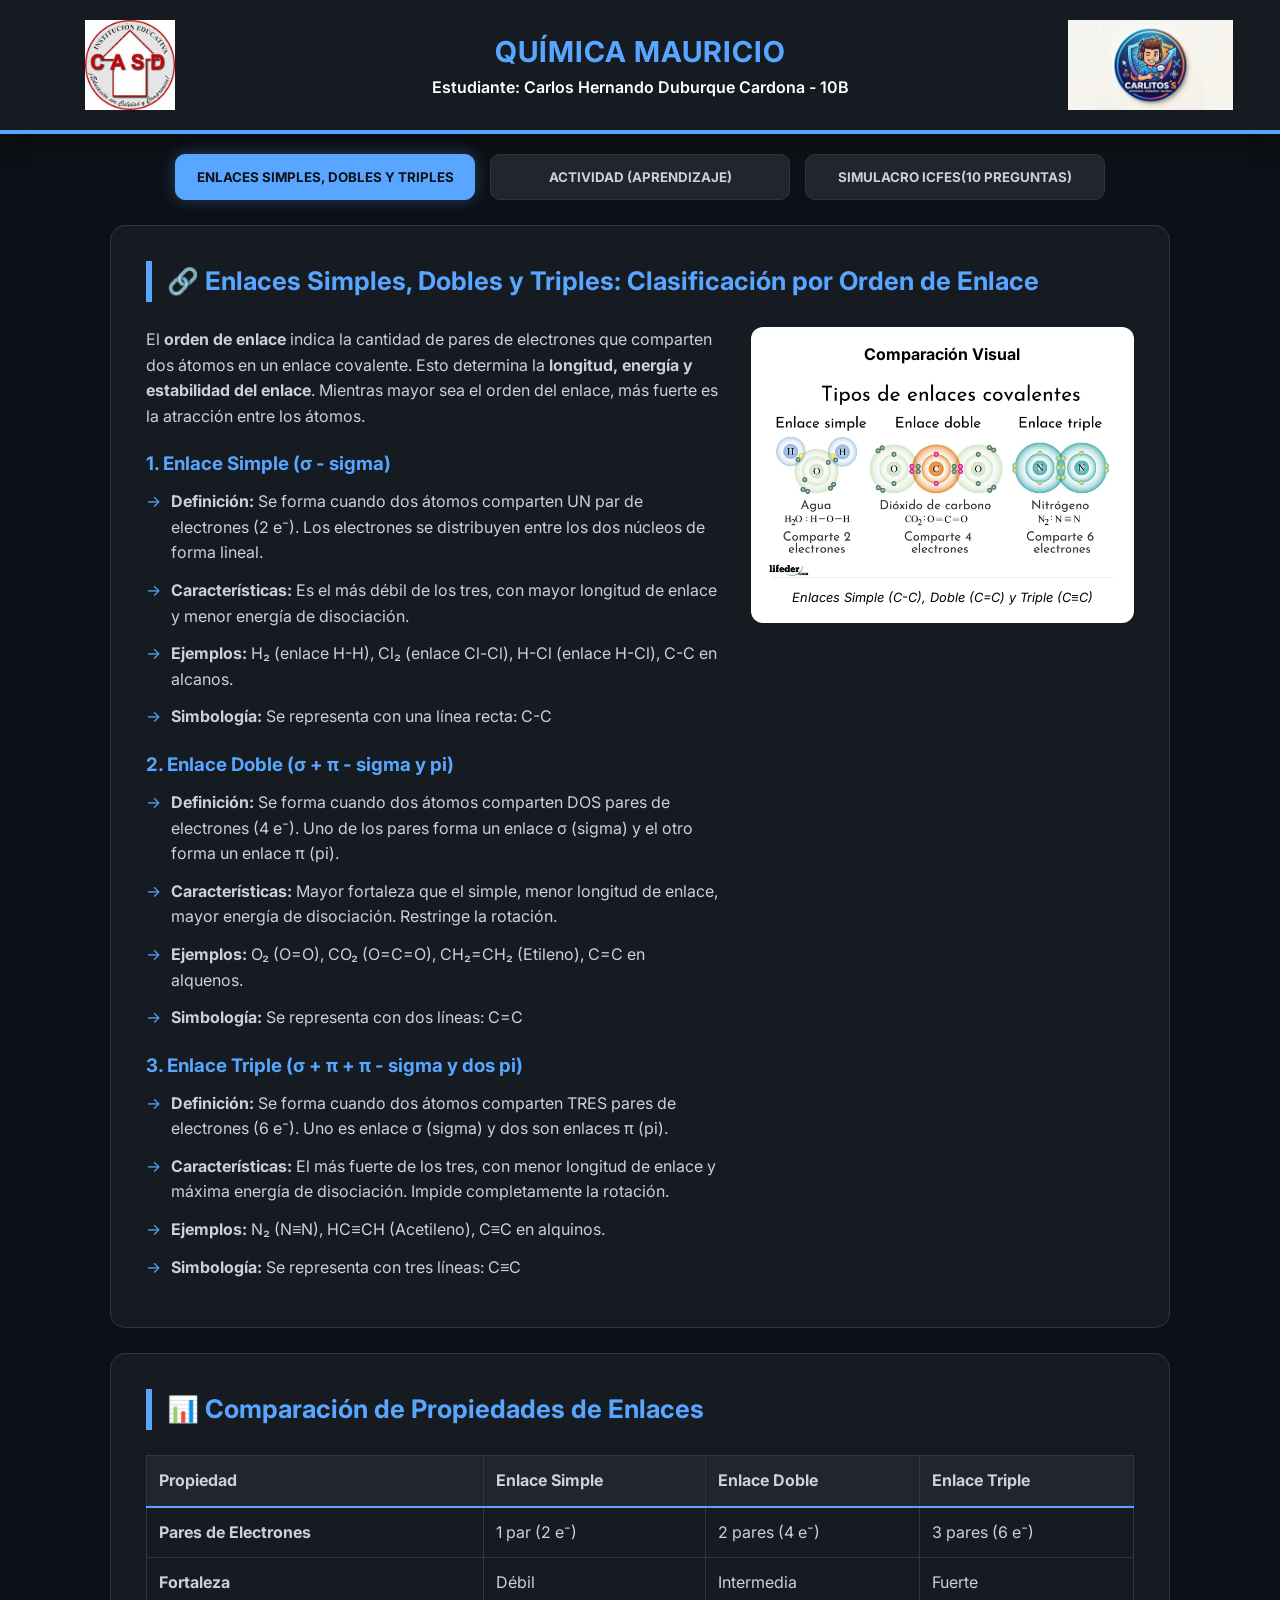
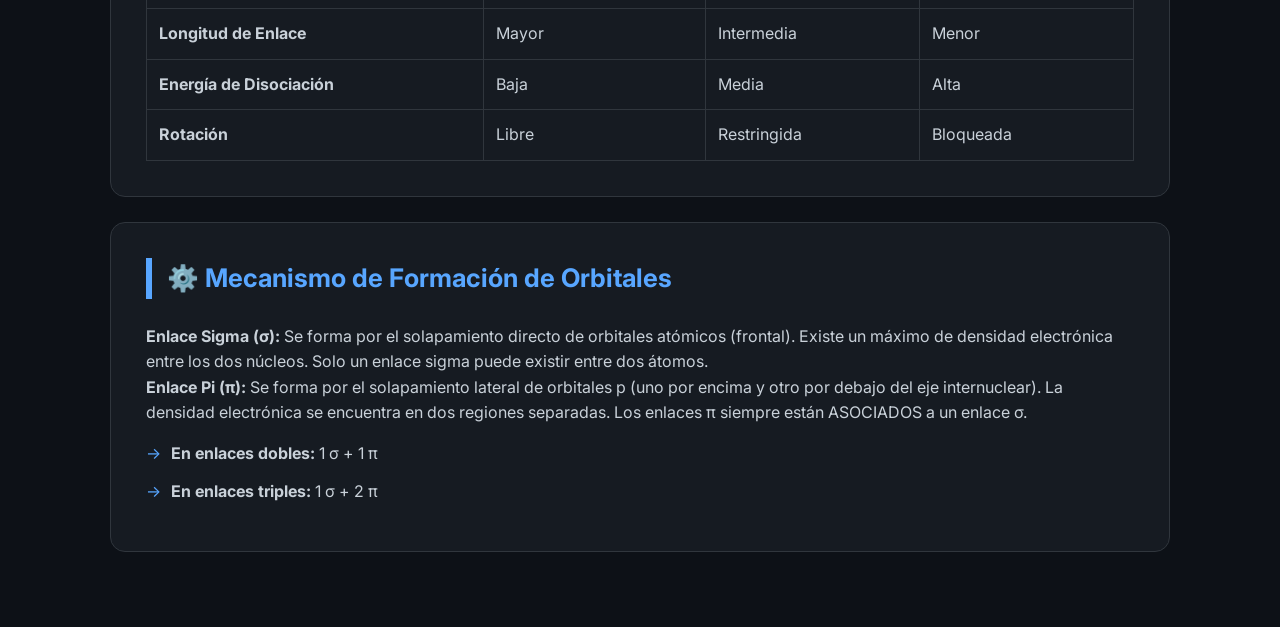
==== index.html @ 0c7bceae "Fix HTML encoding issues in index.html" ====
<!DOCTYPE html>
<html lang="es">

<head>
    <meta charset="UTF-8">
    <meta name="viewport" content="width=device-width, initial-scale=1.0">
    <title>Plataforma Química - Carlos Hernando Duburque</title>
    <link href="https://fonts.googleapis.com/css2?family=Inter:wght@400;600;800&display=swap" rel="stylesheet">
    <link href="style.css" rel="stylesheet">
</head>

<body>

    <header>
        <img src="imagenes/logocasd.jpg" alt="Logo CASD" class="logo-img">
        <div class="header-info">
            <h1>Química Mauricio</h1>
            <p>Estudiante: Carlos Hernando Duburque Cardona - 10B</p>
        </div>
        <img src="imagenes/logo de carlitos.png" alt="logo carlitos" class="logo-img">
    </header>

    <div class="container">
        <div class="tabs">
            <button class="tab-btn active" onclick="openTab('repaso')">Enlaces Simples, Dobles y Triples</button>
            <button class="tab-btn" onclick="openTab('laboratorio')">Actividad (Aprendizaje)</button>
            <button class="tab-btn" onclick="openTab('simulacro')">Simulacro ICFES(10 Preguntas)</button>
        </div>

        <div id="repaso" class="tab-content active">
            <div class="section">
                <h2>🔗 Enlaces Simples, Dobles y Triples: Clasificación por Orden de Enlace</h2>
                <div class="theoretical-grid">
                    <div>
                        <p>El <b>orden de enlace</b> indica la cantidad de pares de electrones que comparten dos átomos
                            en un enlace covalente. Esto determina la <b>longitud, energía y estabilidad del enlace</b>.
                            Mientras mayor sea el orden del enlace, más fuerte es la atracción entre los átomos.</p>

                        <h3>1. Enlace Simple (σ - sigma)</h3>
                        <ul class="feature-list">
                            <li><b>Definición:</b> Se forma cuando dos átomos comparten UN par de electrones (2 e⁻). Los
                                electrones se distribuyen entre los dos núcleos de forma lineal.</li>
                            <li><b>Características:</b> Es el más débil de los tres, con mayor longitud de enlace y
                                menor energía de disociación.</li>
                            <li><b>Ejemplos:</b> H₂ (enlace H-H), Cl₂ (enlace Cl-Cl), H-Cl (enlace H-Cl), C-C en
                                alcanos.</li>
                            <li><b>Simbología:</b> Se representa con una línea recta: C-C</li>
                        </ul>

                        <h3>2. Enlace Doble (σ + π - sigma y pi)</h3>
                        <ul class="feature-list">
                            <li><b>Definición:</b> Se forma cuando dos átomos comparten DOS pares de electrones (4 e⁻).
                                Uno de los pares forma un enlace σ (sigma) y el otro forma un enlace π (pi).</li>
                            <li><b>Características:</b> Mayor fortaleza que el simple, menor longitud de enlace, mayor
                                energía de disociación. Restringe la rotación.</li>
                            <li><b>Ejemplos:</b> O₂ (O=O), CO₂ (O=C=O), CH₂=CH₂ (Etileno), C=C en alquenos.</li>
                            <li><b>Simbología:</b> Se representa con dos líneas: C=C</li>
                        </ul>

                        <h3>3. Enlace Triple (σ + π + π - sigma y dos pi)</h3>
                        <ul class="feature-list">
                            <li><b>Definición:</b> Se forma cuando dos átomos comparten TRES pares de electrones (6 e⁻).
                                Uno es enlace σ (sigma) y dos son enlaces π (pi).</li>
                            <li><b>Características:</b> El más fuerte de los tres, con menor longitud de enlace y máxima
                                energía de disociación. Impide completamente la rotación.</li>
                            <li><b>Ejemplos:</b> N₂ (N≡N), HC≡CH (Acetileno), C≡C en alquinos.</li>
                            <li><b>Simbología:</b> Se representa con tres líneas: C≡C</li>
                        </ul>
                    </div>
                    <div>
                        <div
                            style="background: #fff; padding: 15px; border-radius: 12px; color: #000; text-align: center;">
                            <p><b>Comparación Visual</b></p>
                            <div
                                style="background: #eee; height: 200px; display: flex; align-items: center; justify-content: center; margin: 10px 0; border-radius: 8px;">
                                <img src="imagenes/tipos-de-enlaces-covalentes-lifeder-min.jpg"
                                    alt="Comparación de enlaces"
                                    style="max-width: 100%; max-height: 100%; object-fit: contain;">
                            </div>
                            <p style="font-size: 0.8rem;"><i>Enlaces Simple (C-C), Doble (C=C) y Triple (C≡C)</i></p>
                        </div>
                    </div>
                </div>
            </div>

            <div class="section">
                <h2>📊 Comparación de Propiedades de Enlaces</h2>
                <table style="width: 100%; border-collapse: collapse; color: #c9d1d9;">
                    <thead>
                        <tr style="background: #21262d; border-bottom: 2px solid #58a6ff;">
                            <th style="padding: 12px; text-align: left; border: 1px solid #30363d;">Propiedad</th>
                            <th style="padding: 12px; text-align: left; border: 1px solid #30363d;">Enlace Simple</th>
                            <th style="padding: 12px; text-align: left; border: 1px solid #30363d;">Enlace Doble</th>
                            <th style="padding: 12px; text-align: left; border: 1px solid #30363d;">Enlace Triple</th>
                        </tr>
                    </thead>
                    <tbody>
                        <tr style="border-bottom: 1px solid #30363d;">
                            <td style="padding: 12px; border: 1px solid #30363d;"><b>Pares de Electrones</b></td>
                            <td style="padding: 12px; border: 1px solid #30363d;">1 par (2 e⁻)</td>
                            <td style="padding: 12px; border: 1px solid #30363d;">2 pares (4 e⁻)</td>
                            <td style="padding: 12px; border: 1px solid #30363d;">3 pares (6 e⁻)</td>
                        </tr>
                        <tr style="border-bottom: 1px solid #30363d;">
                            <td style="padding: 12px; border: 1px solid #30363d;"><b>Fortaleza</b></td>
                            <td style="padding: 12px; border: 1px solid #30363d;">Débil</td>
                            <td style="padding: 12px; border: 1px solid #30363d;">Intermedia</td>
                            <td style="padding: 12px; border: 1px solid #30363d;">Fuerte</td>
                        </tr>
                        <tr style="border-bottom: 1px solid #30363d;">
                            <td style="padding: 12px; border: 1px solid #30363d;"><b>Longitud de Enlace</b></td>
                            <td style="padding: 12px; border: 1px solid #30363d;">Mayor</td>
                            <td style="padding: 12px; border: 1px solid #30363d;">Intermedia</td>
                            <td style="padding: 12px; border: 1px solid #30363d;">Menor</td>
                        </tr>
                        <tr style="border-bottom: 1px solid #30363d;">
                            <td style="padding: 12px; border: 1px solid #30363d;"><b>Energía de Disociación</b></td>
                            <td style="padding: 12px; border: 1px solid #30363d;">Baja</td>
                            <td style="padding: 12px; border: 1px solid #30363d;">Media</td>
                            <td style="padding: 12px; border: 1px solid #30363d;">Alta</td>
                        </tr>
                        <tr>
                            <td style="padding: 12px; border: 1px solid #30363d;"><b>Rotación</b></td>
                            <td style="padding: 12px; border: 1px solid #30363d;">Libre</td>
                            <td style="padding: 12px; border: 1px solid #30363d;">Restringida</td>
                            <td style="padding: 12px; border: 1px solid #30363d;">Bloqueada</td>
                        </tr>
                    </tbody>
                </table>
            </div>

            <div class="section">
                <h2>⚙️ Mecanismo de Formación de Orbitales</h2>
                <p><b>Enlace Sigma (σ):</b> Se forma por el solapamiento directo de orbitales atómicos (frontal). Existe
                    un máximo de densidad electrónica entre los dos núcleos. Solo un enlace sigma puede existir entre
                    dos átomos.</p>
                <p><b>Enlace Pi (π):</b> Se forma por el solapamiento lateral de orbitales p (uno por encima y otro por
                    debajo del eje internuclear). La densidad electrónica se encuentra en dos regiones separadas. Los
                    enlaces π siempre están ASOCIADOS a un enlace σ.</p>
                <ul class="feature-list" style="margin-top: 15px;">
                    <li><b>En enlaces dobles:</b> 1 σ + 1 π</li>
                    <li><b>En enlaces triples:</b> 1 σ + 2 π</li>
                </ul>
            </div>
        </div>

        <div id="laboratorio" class="tab-content">
            <div class="section">
                <h2 id="lab-title">Simulador de Orden de Enlace</h2>
                <p id="lab-desc" style="margin-bottom: 20px; font-size: 1.1rem; color: #58a6ff;"></p>
                <div class="lab-area">
                    <div class="drop-zone" id="lab-drop">COLOCA LOS ELECTRONES AQUÍ</div>
                    <div class="pool" id="lab-pool"></div>
                    <button class="main-btn" onclick="checkLab()">Verificar Configuración</button>
                </div>
            </div>
        </div>

        <div id="simulacro" class="tab-content">
            <div class="section">
                <h2>📝 Simulacro Oficial Saber 11</h2>
                <p style="margin-bottom: 30px; opacity: 0.8;">Estas preguntas han sido diseñadas por Carlos Duburque,
                    siguiendo el modelo de competencias del ICFES (Uso del conocimiento, Explicación de fenómenos e
                    Indagación).</p>
                <div id="quiz-area"></div>
                <button id="btn-submit" class="main-btn" onclick="gradeQuiz()">Finalizar Examen y Ver
                    Justificaciones</button>
                <div id="final-results"></div>
            </div>
        </div>
    </div>
    <script src="javascript.js"></script>
</body>

</html>
---- style.css ----
:root {
    --bg: #0d1117;
    --card: #161b22;
    --accent: #58a6ff;
    --success: #238636;
    --error: #da3633;
    --text: #c9d1d9;
    --tab-inactive: #21262d;
    --border: #30363d;
}

* {
    margin: 0;
    padding: 0;
    box-sizing: border-box;
    font-family: 'Inter', sans-serif;
}

body {
    background-color: var(--bg);
    color: var(--text);
    line-height: 1.6;
    padding-bottom: 50px;
}

.container {
    max-width: 1100px;
    margin: 0 auto;
    padding: 0 20px;
}

/* HEADER */
header {
    display: flex;
    align-items: center;
    justify-content: space-between;
    padding: 20px 30px;
    background: #161b22;
    border-bottom: 4px solid var(--accent);
    margin-bottom: 20px;
    box-shadow: 0 4px 20px rgba(0, 0, 0, 0.5);
}

.logo-img {
    width: 100%;
    max-width: 200px;
    height: 90px;
    object-fit: contain;
    border-radius: 12px;
    transition: transform 0.3s;
}

.logo-img:hover {
    transform: scale(1.05);
}

.header-info {
    text-align: center;
}

.header-info h1 {
    font-size: 1.8rem;
    color: var(--accent);
    text-transform: uppercase;
    letter-spacing: 1px;
}

.header-info p {
    font-size: 1rem;
    color: #fff;
    font-weight: 600;
}

/* NAVEGACIÓN */
.tabs {
    display: flex;
    gap: 15px;
    margin-bottom: 25px;
    justify-content: center;
}

.tab-btn {
    background: var(--tab-inactive);
    color: var(--text);
    border: 1px solid var(--border);
    padding: 14px 20px;
    cursor: pointer;
    border-radius: 10px;
    font-weight: 700;
    transition: all 0.3s;
    flex: 1;
    max-width: 300px;
    text-transform: uppercase;
}

.tab-btn.active {
    background: var(--accent);
    color: #0d1117;
    border-color: var(--accent);
    box-shadow: 0 0 15px rgba(88, 166, 255, 0.3);
}

.tab-content {
    display: none;
}

.tab-content.active {
    display: block;
    animation: slideUp 0.4s ease;
}

@keyframes slideUp {
    from {
        opacity: 0;
        transform: translateY(20px);
    }

    to {
        opacity: 1;
        transform: translateY(0);
    }
}

/* CONTENIDO TEÓRICO */
.section {
    background: var(--card);
    padding: 35px;
    border-radius: 15px;
    border: 1px solid var(--border);
    margin-bottom: 25px;
}

h2 {
    color: var(--accent);
    margin-bottom: 25px;
    border-left: 6px solid var(--accent);
    padding-left: 15px;
    font-size: 1.6rem;
}

h3 {
    color: #58a6ff;
    margin: 20px 0 10px 0;
}

.info-img {
    width: 100%;
    max-width: 500px;
    border-radius: 10px;
    margin: 15px 0;
    border: 1px solid #444;
}

.theoretical-grid {
    display: grid;
    grid-template-columns: 1.2fr 0.8fr;
    gap: 30px;
}

.feature-list li {
    margin-bottom: 12px;
    list-style-type: none;
    padding-left: 25px;
    position: relative;
}

.feature-list li::before {
    content: '→';
    position: absolute;
    left: 0;
    color: var(--accent);
}

/* LABORATORIO */
.lab-area {
    background: #000;
    padding: 40px;
    border-radius: 20px;
    text-align: center;
    border: 2px solid #333;
}

.drop-zone {
    width: 100%;
    max-width: 500px;
    height: 200px;
    border: 4px dashed var(--accent);
    margin: 20px auto;
    border-radius: 25px;
    display: flex;
    flex-wrap: wrap;
    align-items: center;
    justify-content: center;
    gap: 15px;
    background: rgba(88, 166, 255, 0.05);
}

.electron {
    width: 45px;
    height: 45px;
    background: radial-gradient(circle, #fff176, #fbc02d);
    border-radius: 50%;
    cursor: grab;
    display: flex;
    align-items: center;
    justify-content: center;
    color: #000;
    font-weight: 900;
    box-shadow: 0 0 15px rgba(251, 192, 45, 0.5);
    border: 2px solid #fff;
}

.pool {
    display: flex;
    justify-content: center;
    gap: 15px;
    min-height: 80px;
    margin-top: 30px;
}

/* SIMULACRO */
.q-block {
    padding: 25px;
    background: #0d1117;
    border-radius: 12px;
    border: 1px solid var(--border);
    margin-bottom: 20px;
}

.opt-label {
    display: block;
    background: #21262d;
    padding: 15px;
    border-radius: 10px;
    margin-top: 12px;
    cursor: pointer;
    border: 1px solid transparent;
    transition: 0.2s;
}

.opt-label:hover {
    border-color: var(--accent);
    background: #2b313a;
}

.opt-label input {
    margin-right: 15px;
}

.result-item {
    margin-top: 20px;
    padding: 20px;
    border-radius: 12px;
    background: #1c2128;
    border-left: 6px solid var(--accent);
}

.correct {
    border-left-color: var(--success);
}

.incorrect {
    border-left-color: var(--error);
}

.explanation-box {
    margin-top: 15px;
    padding: 15px;
    background: #0d1117;
    border-radius: 8px;
    font-size: 0.95rem;
    line-height: 1.5;
    color: #8b949e;
    border: 1px solid #30363d;
}

.main-btn {
    background: var(--accent);
    color: #0d1117;
    border: none;
    padding: 20px;
    border-radius: 12px;
    cursor: pointer;
    font-weight: 800;
    width: 100%;
    margin-top: 20px;
    font-size: 1.1rem;
    text-transform: uppercase;
    transition: 0.3s;
}

.main-btn:hover {
    background: #79b8ff;
    transform: translateY(-2px);
}

@media (max-width: 850px) {
    .theoretical-grid {
        grid-template-columns: 1fr;
    }

    header {
        flex-direction: column;
        text-align: center;
        gap: 20px;
    }
}
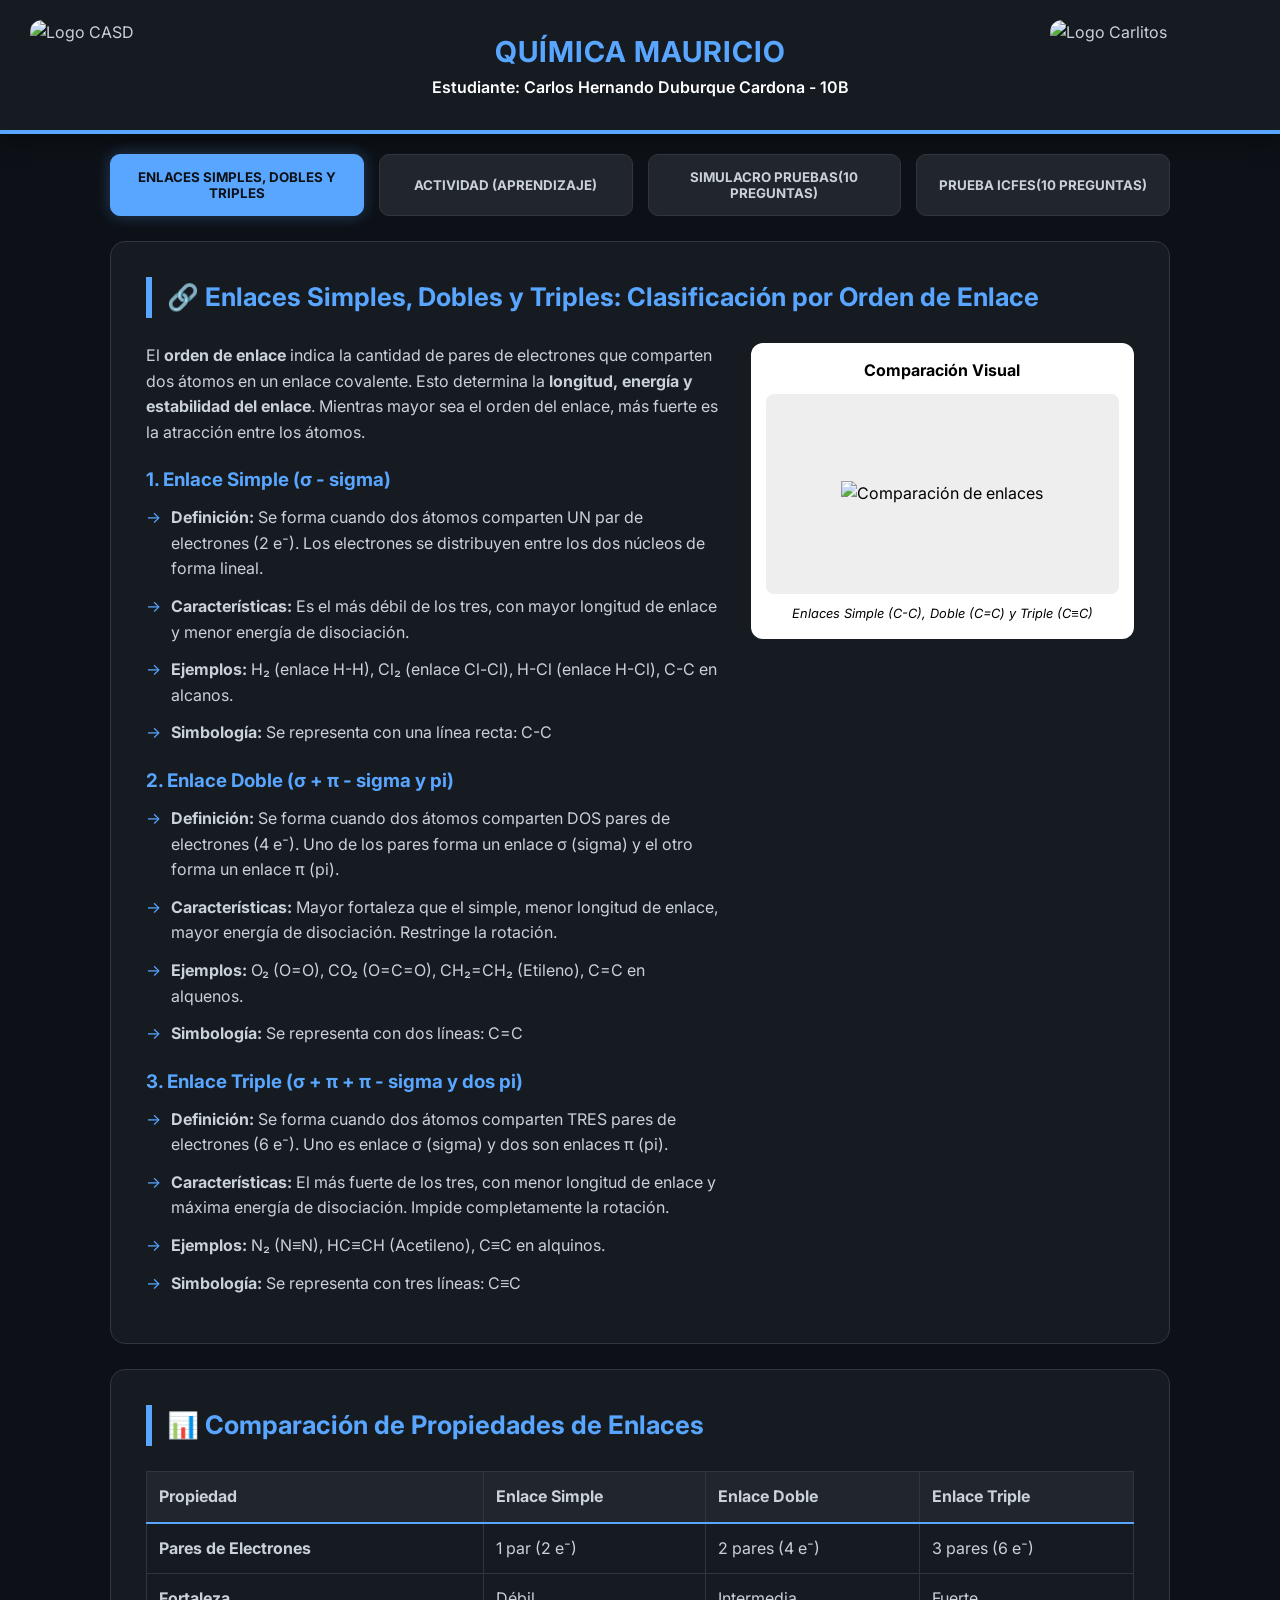
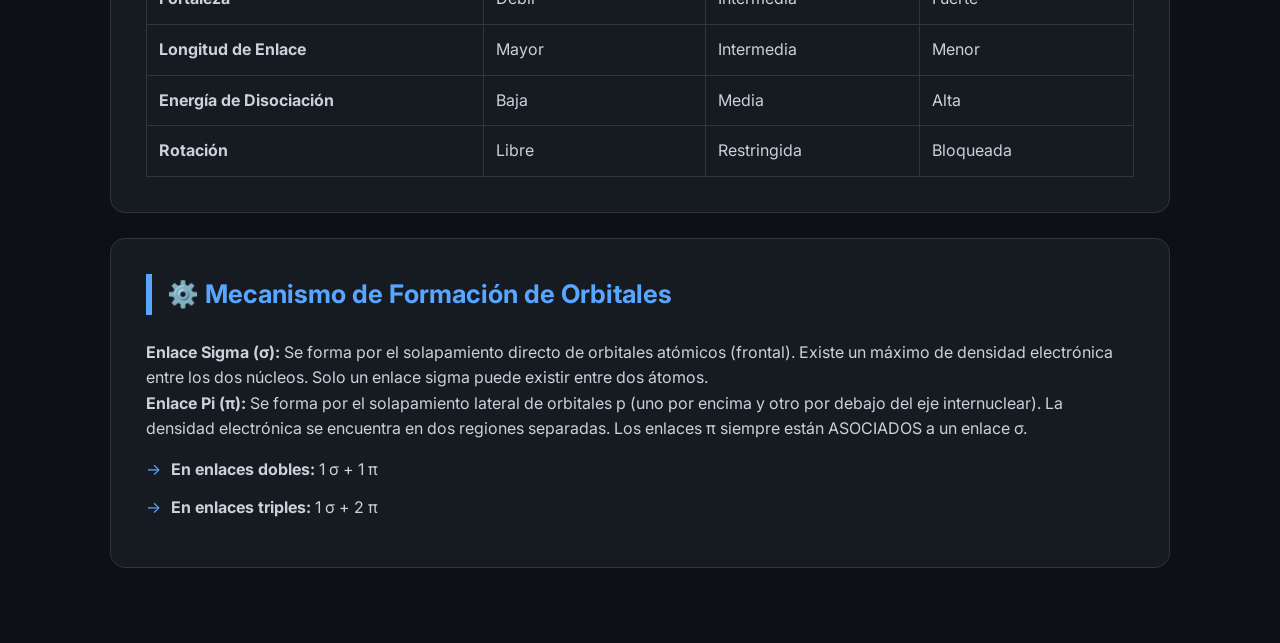
==== commit 66807e9e: "Update index.html" ====
--- a/index.html
+++ b/index.html
@@ -12,19 +12,20 @@
 <body>
 
     <header>
-        <img src="imagenes/logocasd.jpg" alt="Logo CASD" class="logo-img">
+        <img src="imagenes/_logocasd.png" alt="Logo CASD" class="logo-img">
         <div class="header-info">
             <h1>Química Mauricio</h1>
             <p>Estudiante: Carlos Hernando Duburque Cardona - 10B</p>
         </div>
-        <img src="imagenes/logo de carlitos.png" alt="logo carlitos" class="logo-img">
+        <img src="imagenes/logo_carlitos.png" alt="Logo Carlitos" class="logo-img">
     </header>
 
     <div class="container">
         <div class="tabs">
-            <button class="tab-btn active" onclick="openTab('repaso')">Enlaces Simples, Dobles y Triples</button>
-            <button class="tab-btn" onclick="openTab('laboratorio')">Actividad (Aprendizaje)</button>
-            <button class="tab-btn" onclick="openTab('simulacro')">Simulacro ICFES(10 Preguntas)</button>
+            <button class="tab-btn active" onclick="openTab('repaso',)">Enlaces Simples, Dobles y Triples</button>
+            <button class="tab-btn" onclick="openTab('laboratorio',)">Actividad (Aprendizaje)</button>
+            <button class="tab-btn" onclick="openTab('simulacro1', )">Simulacro Pruebas(10 Preguntas)</button>
+            <button class="tab-btn" onclick="openTab('simulacro2',); loadQuiz2();">Prueba ICFES(10 Preguntas)</button>
         </div>
 
         <div id="repaso" class="tab-content active">
@@ -73,7 +74,7 @@
                             <p><b>Comparación Visual</b></p>
                             <div
                                 style="background: #eee; height: 200px; display: flex; align-items: center; justify-content: center; margin: 10px 0; border-radius: 8px;">
-                                <img src="imagenes/tipos-de-enlaces-covalentes-lifeder-min.jpg"
+                                <img src="imagenes/tipos-de-enlaces-covalentes-lifeder-min.png"
                                     alt="Comparación de enlaces"
                                     style="max-width: 100%; max-height: 100%; object-fit: contain;">
                             </div>
@@ -156,20 +157,29 @@
             </div>
         </div>
 
-        <div id="simulacro" class="tab-content">
+        <div id="simulacro1" class="tab-content">
             <div class="section">
-                <h2>📝 Simulacro Oficial Saber 11</h2>
+                <h2>📝 Simulacro Saber 11</h2>
                 <p style="margin-bottom: 30px; opacity: 0.8;">Estas preguntas han sido diseñadas por Carlos Duburque,
                     siguiendo el modelo de competencias del ICFES (Uso del conocimiento, Explicación de fenómenos e
                     Indagación).</p>
-                <div id="quiz-area"></div>
-                <button id="btn-submit" class="main-btn" onclick="gradeQuiz()">Finalizar Examen y Ver
+                <div id="quiz-area-1"></div>
+                <button id="btn-submit-1" class="main-btn" onclick="gradeQuiz1()">Finalizar Examen y Ver
                     Justificaciones</button>
                 <div id="final-results"></div>
             </div>
         </div>
+</div>
+<div id="simulacro2" class="tab-content">
+    <div class="section">
+        <h2>Prueba ICFES </h2>
+        <p style="margin-bottom: 30px; opacity: 0.8;">Estas preguntas han sidos sacadas del ICFES saber 11</p>
+        <div id="quiz-area-2"></div>
+        <button id="btn-submit-2" class="main-btn" onclick="gradeQuiz2()">Calificar</button>
     </div>
-    <script src="javascript.js"></script>
+</div>
+    <script src="javascript1.js"></script>
+    <script src="javascript2.js"></script>
 </body>
 
 </html>
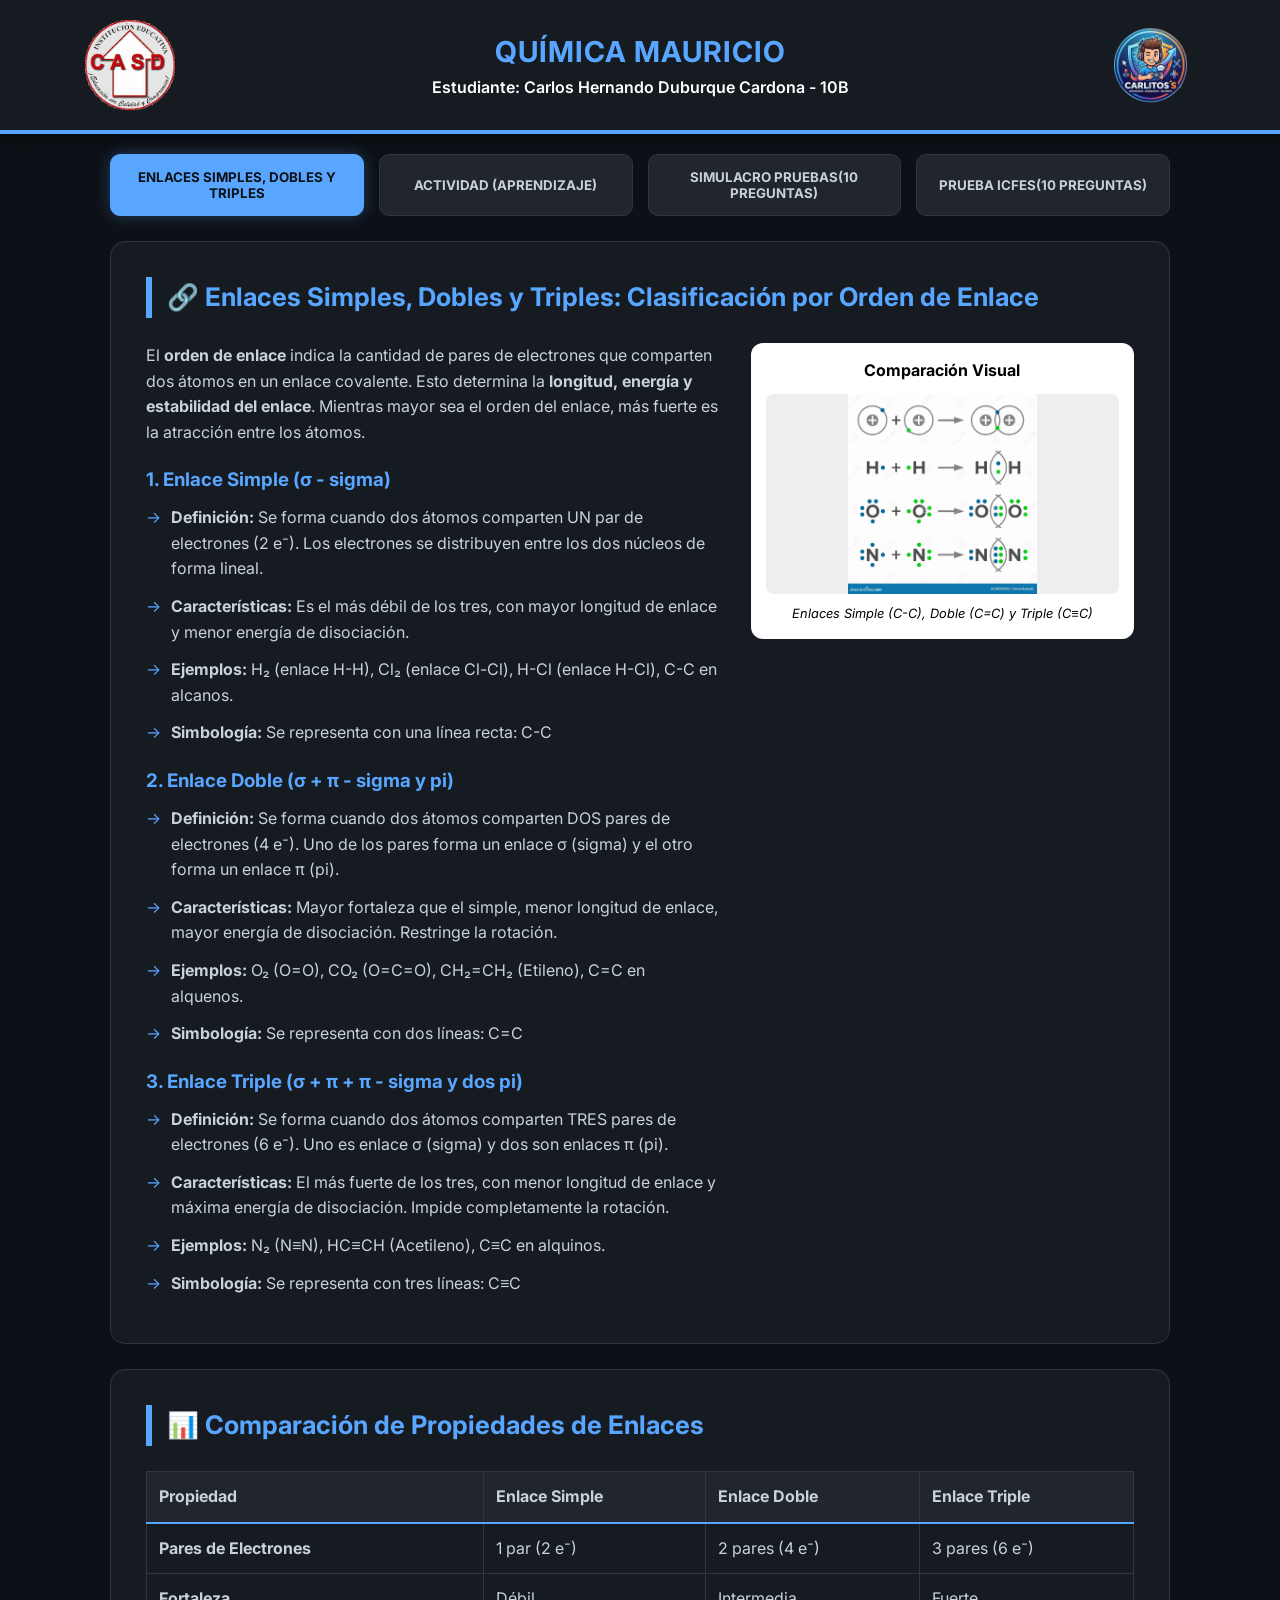
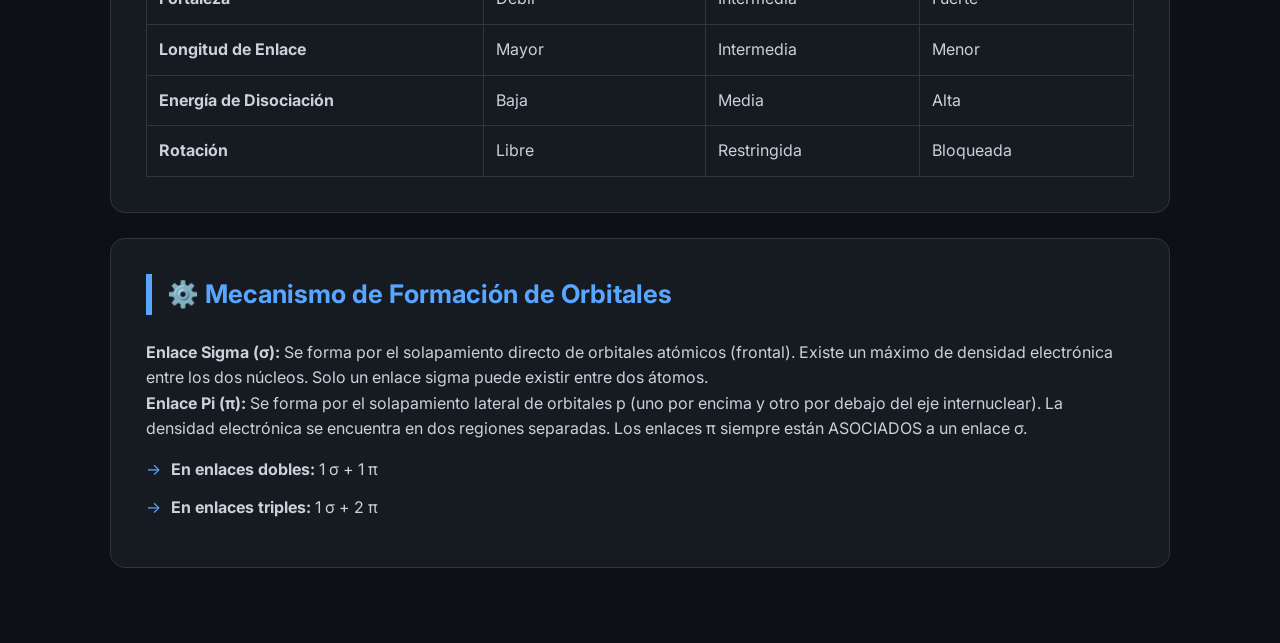
==== commit 0a34f470: "Add files via upload" ====
--- a/index.html
+++ b/index.html
@@ -182,4 +182,4 @@
     <script src="javascript2.js"></script>
 </body>
 
-</html>
+</html>
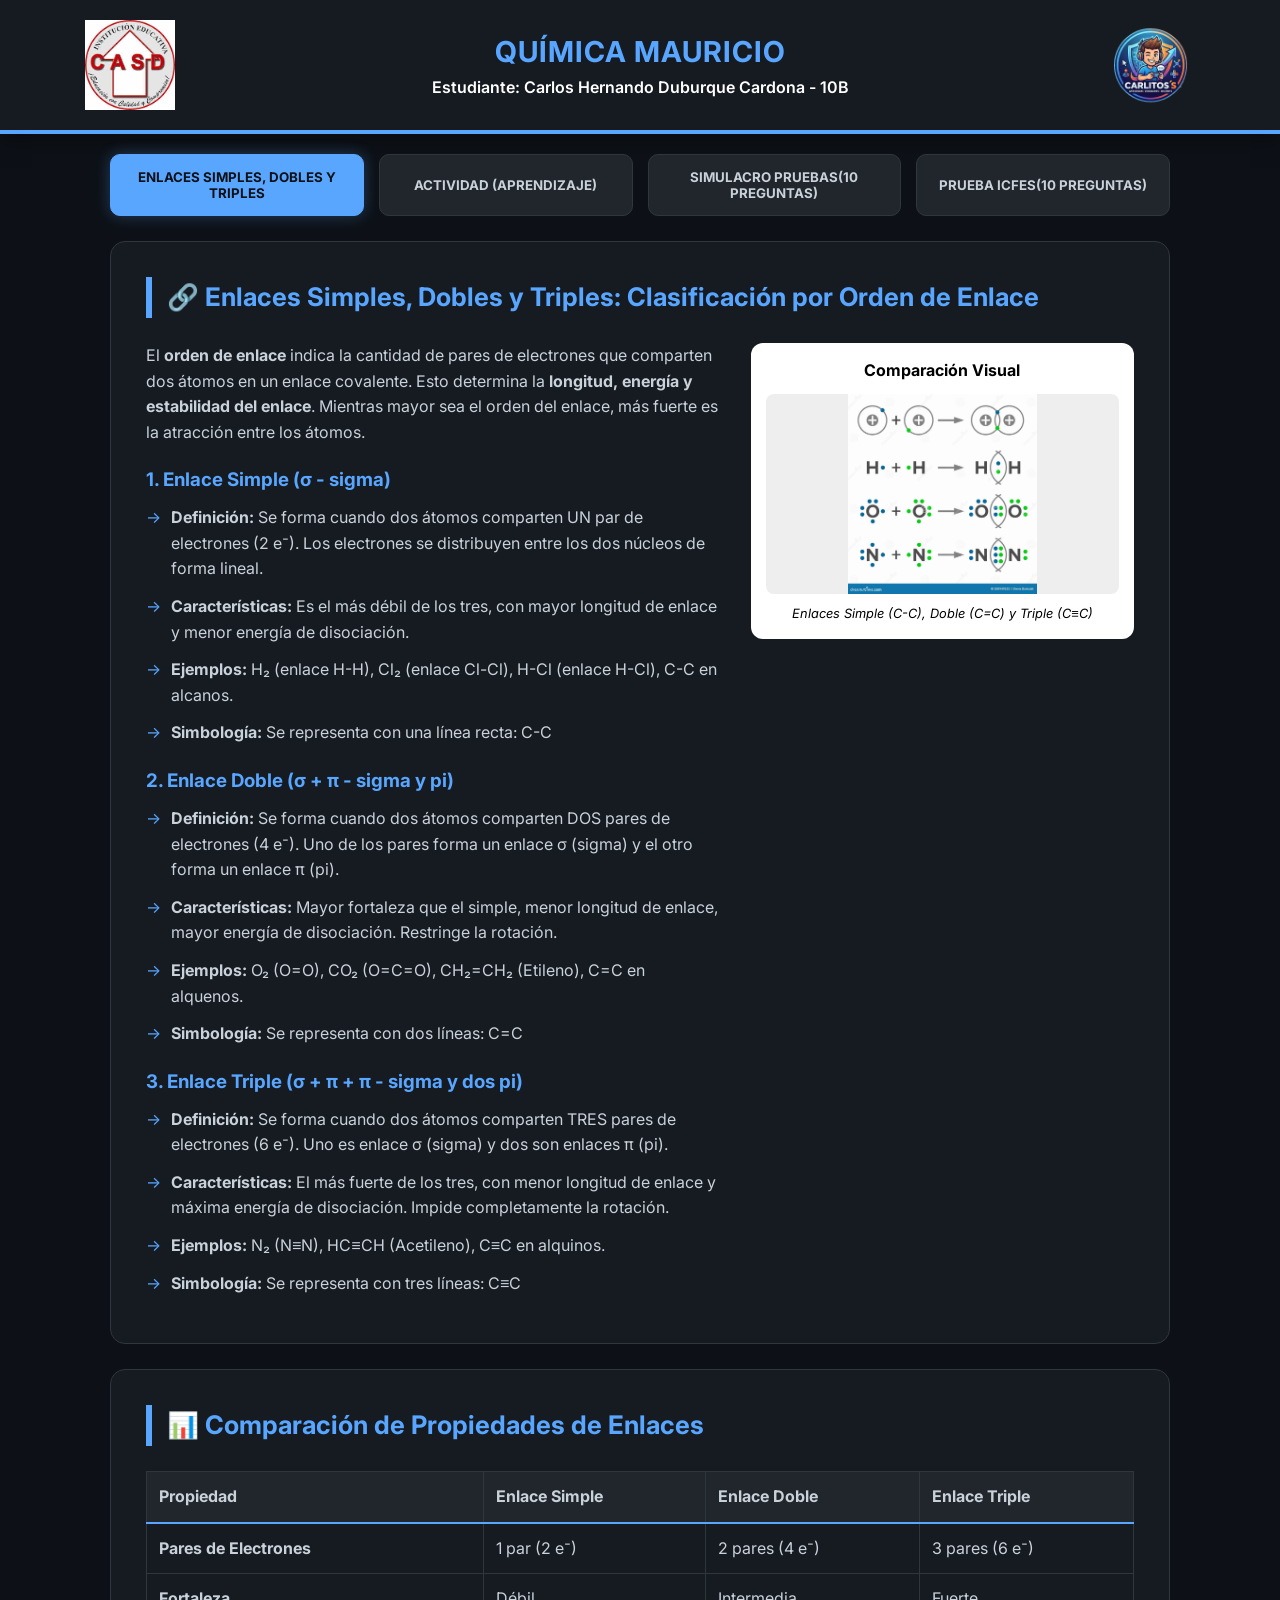
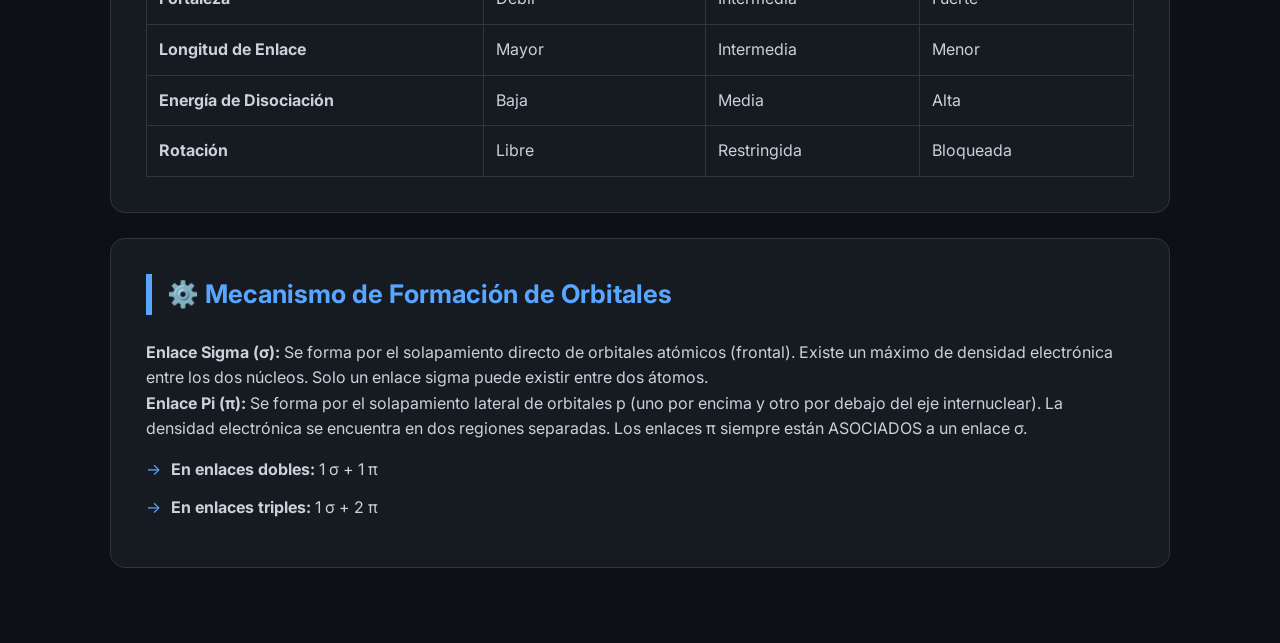
==== commit eb72cb2c: "Update index.html" ====
--- a/index.html
+++ b/index.html
@@ -12,7 +12,7 @@
 <body>
 
     <header>
-        <img src="imagenes/_logocasd.png" alt="Logo CASD" class="logo-img">
+        <img src="imagenes/logocasd.png" alt="Logo CASD" class="logo-img">
         <div class="header-info">
             <h1>Química Mauricio</h1>
             <p>Estudiante: Carlos Hernando Duburque Cardona - 10B</p>
@@ -179,7 +179,6 @@
     </div>
 </div>
     <script src="javascript1.js"></script>
-    <script src="javascript2.js"></script>
 </body>
 
-</html>+</html>
